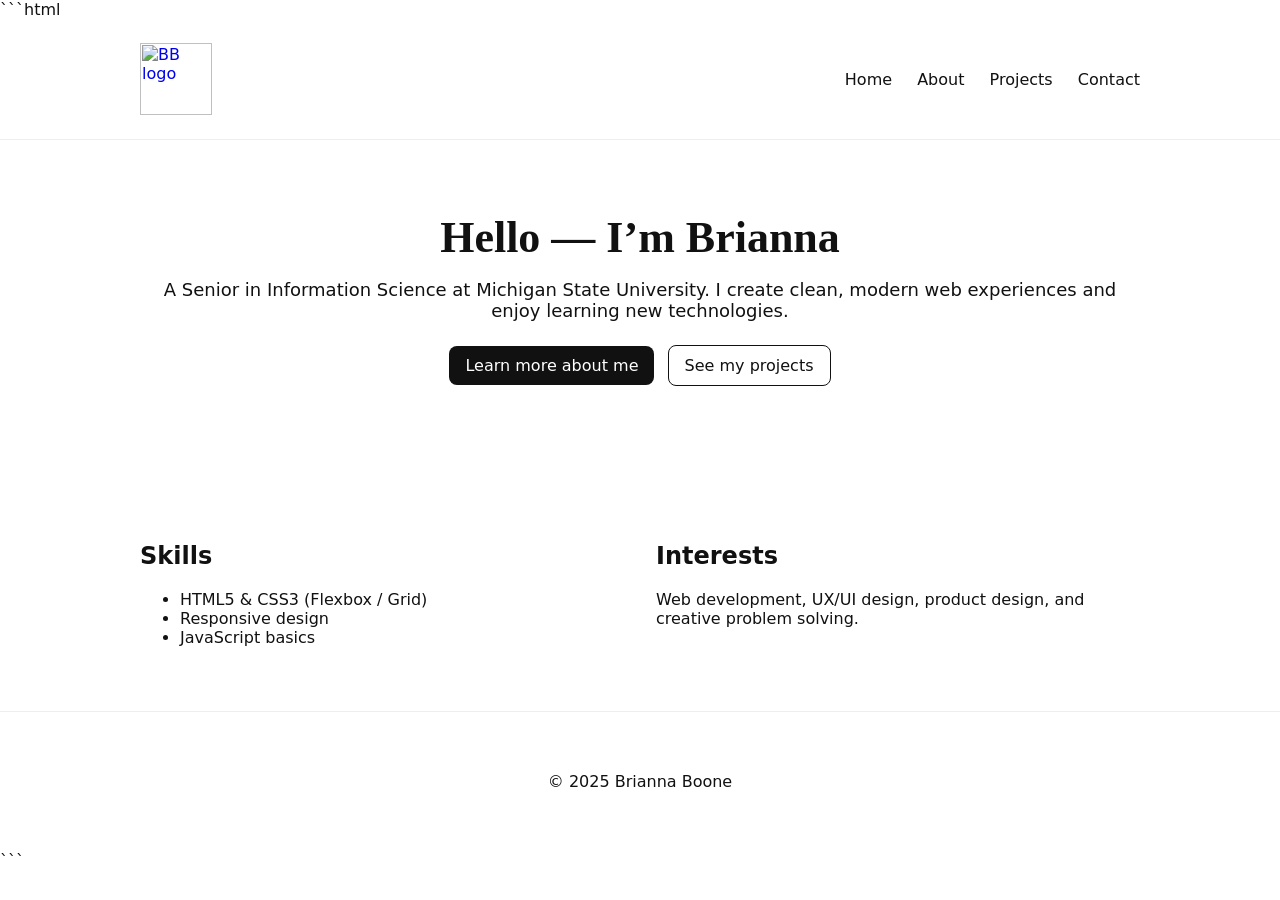
==== index.html @ 45c75a19 "git add ." ====
```html
<!doctype html>
<html lang="en">
<head>
  <meta charset="utf-8" />
  <meta name="viewport" content="width=device-width, initial-scale=1" />
  <title>Brianna Boone — Home</title>
  <link rel="stylesheet" href="css/styles.css">
</head>
<body>
  <header class="site-header">
    <div class="container header-inner">
      <a class="logo-link" href="index.html" aria-label="Brianna Boone Home">
        <img src="assets/bb-logo.svg" alt="BB logo" class="logo">
      </a>
      <nav class="site-nav" aria-label="Main navigation">
        <a href="index.html">Home</a>
        <a href="about.html">About</a>
        <a href="projects.html">Projects</a>
        <a href="contact.html">Contact</a>
      </nav>
    </div>
  </header>

  <main>
    <section class="hero container">
      <h1>Hello — I’m Brianna</h1>
      <p class="lead">A Senior in Information Science at Michigan State University. I create clean, modern web experiences and enjoy learning new technologies.</p>
      <p class="cta-row"><a class="btn" href="about.html">Learn more about me</a> <a class="btn btn-outline" href="projects.html">See my projects</a></p>
    </section>

    <section class="highlights container">
      <article>
        <h2>Skills</h2>
        <ul>
          <li>HTML5 & CSS3 (Flexbox / Grid)</li>
          <li>Responsive design</li>
          <li>JavaScript basics</li>
        </ul>
      </article>

      <article>
        <h2>Interests</h2>
        <p>Web development, UX/UI design, product design, and creative problem solving.</p>
      </article>
    </section>
  </main>

  <footer class="site-footer">
    <div class="container">
      <p>© 2025 Brianna Boone</p>
    </div>
  </footer>
</body>
</html>
```
---- css/styles.css ----
```css
/* Reset-ish */
* { box-sizing: border-box; }
html,body { margin:0; padding:0; font-family: 'Inter', system-ui, -apple-system, 'Segoe UI', Roboto, 'Helvetica Neue', Arial; color:#111; }
img { max-width:100%; height:auto; display:block; }

/* Layout helpers */
.container { max-width:1000px; margin:0 auto; padding:24px; }
.header-inner { display:flex; align-items:center; justify-content:space-between; }

/* Header */
.site-header { border-bottom:1px solid #eee; }
.logo { width:72px; height:auto; }
.site-nav a { margin-left:20px; text-decoration:none; color:inherit; font-weight:500; }
.site-nav a[aria-current="page"] { text-decoration:underline; }

/* Hero */
.hero, .about-hero, .projects-hero, .contact-hero { padding:72px 0; text-align:center; }
h1 { font-size:clamp(28px, 4vw, 44px); margin:0 0 16px; font-family: Georgia, 'Times New Roman', serif; }
.lead { font-size:1.125rem; margin:12px 0 24px; }
.intro { font-size:1.05rem; margin-bottom:16px; }

.btn { display:inline-block; padding:10px 16px; border-radius:8px; background:#111; color:#fff; text-decoration:none; }
.btn-outline { background:transparent; border:1px solid #111; color:inherit; margin-left:8px; }

.highlights { display:flex; gap:32px; padding:48px 0; }
.highlights article { flex:1; }

.projects-grid { display:grid; grid-template-columns:repeat(auto-fit, minmax(220px, 1fr)); gap:18px; margin-top:24px; }
.card { border:1px solid #eee; padding:18px; border-radius:10px; }

/* Contact form */
.contact-form { max-width:600px; margin:24px auto 0; display:flex; flex-direction:column; gap:12px; }
.contact-form input, .contact-form textarea { padding:10px; border:1px solid #ddd; border-radius:6px; }

/* Footer */
.site-footer { border-top:1px solid #eee; padding:20px 0; text-align:center; }

.full-width-img {
  width: 100%;
  height: auto;
  border-radius: 12px;
  margin: 20px 0;
}

.content-img {
  width: 300px;
  height: auto;
  border-radius: 12px;
  display: block;
  margin: 20px auto;
}

/* Mobile adjustments */
@media (max-width:700px) {
  .header-inner { gap:12px; }
  .site-nav { display:flex; gap:12px; font-size:0.95rem; }
  .highlights { flex-direction:column; }
}
```
```
/project-root
  /assets
    bb-logo.svg
  /css
    styles.css
  /images
    (add any images here)
  index.html
  about.html
  projects.html
  contact.html
  README.md
```
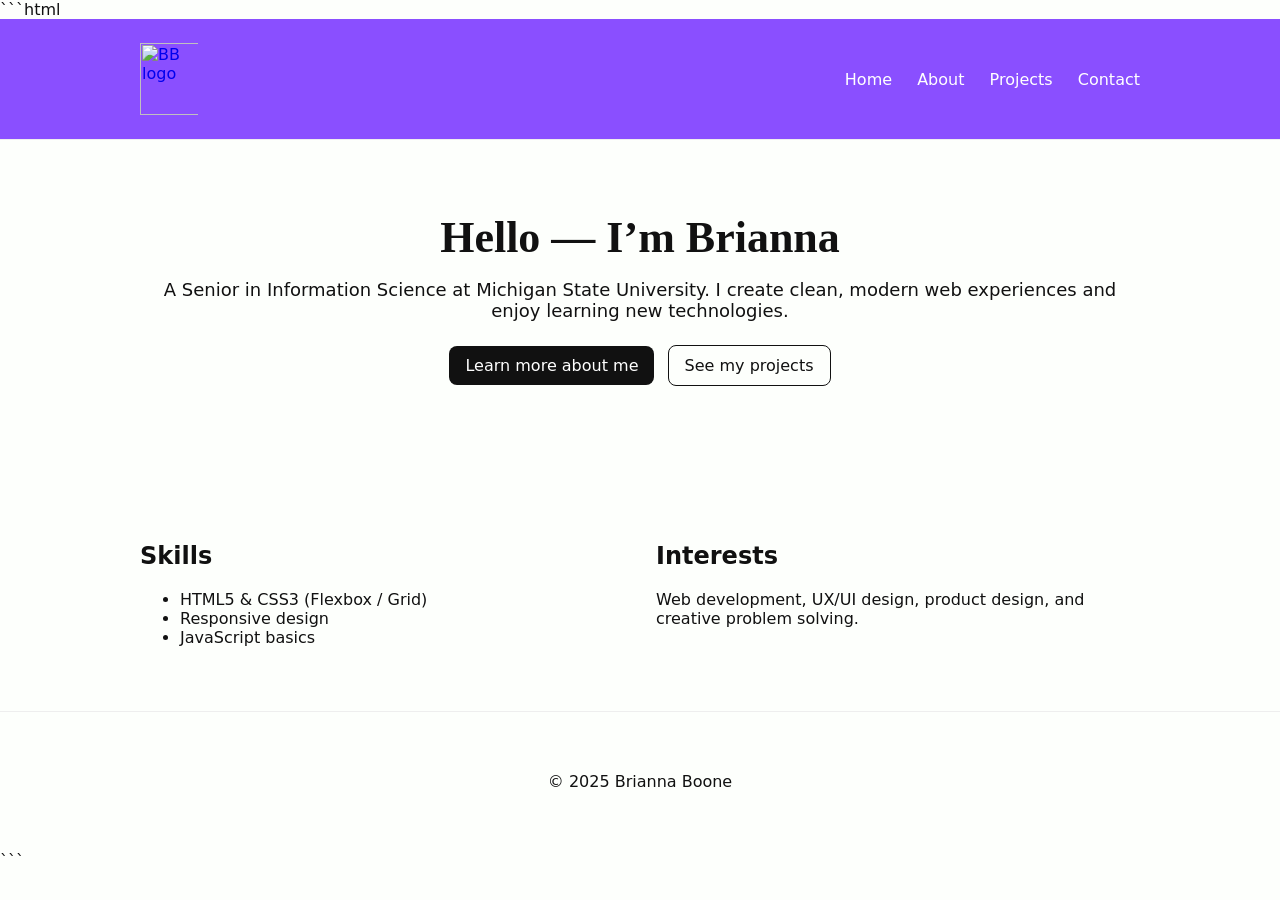
==== commit 5c1e836d: "git add ." ====
--- a/index.html
+++ b/index.html
@@ -11,7 +11,7 @@
   <header class="site-header">
     <div class="container header-inner">
       <a class="logo-link" href="index.html" aria-label="Brianna Boone Home">
-        <img src="assets/bb-logo.svg" alt="BB logo" class="logo">
+        <img src="bblogo.jpg" alt="BB logo" class="logo">
       </a>
       <nav class="site-nav" aria-label="Main navigation">
         <a href="index.html">Home</a>
--- a/css/styles.css
+++ b/css/styles.css
@@ -1,15 +1,28 @@
 ```css
 /* Reset-ish */
 * { box-sizing: border-box; }
-html,body { margin:0; padding:0; font-family: 'Inter', system-ui, -apple-system, 'Segoe UI', Roboto, 'Helvetica Neue', Arial; color:#111; }
-img { max-width:100%; height:auto; display:block; }
+html,body { margin:0; padding:0; font-family: 'Inter', system-ui, -apple-system, 'Segoe UI', Roboto, 'Helvetica Neue', Arial; color:#111; background:#FDFFFC; }
+img { max-width:80%; height: 350px; display:block; }
 
 /* Layout helpers */
 .container { max-width:1000px; margin:0 auto; padding:24px; }
 .header-inner { display:flex; align-items:center; justify-content:space-between; }
 
 /* Header */
-.site-header { border-bottom:1px solid #eee; }
+.site-header {
+  background: #8A4FFF; /* your desired header color */
+  border-bottom: 1px solid #eee; /* optional */
+  color: #fff; /* default text color inside header */
+}
+
+.site-header .site-nav a {
+  color: #fff; /* ensure links are white */
+}
+
+.site-header .site-nav a[aria-current="page"] {
+  color: #fff; /* active link stays white */
+  text-decoration: underline; /* keep underline for current page */
+}
 .logo { width:72px; height:auto; }
 .site-nav a { margin-left:20px; text-decoration:none; color:inherit; font-weight:500; }
 .site-nav a[aria-current="page"] { text-decoration:underline; }
@@ -36,39 +49,10 @@
 /* Footer */
 .site-footer { border-top:1px solid #eee; padding:20px 0; text-align:center; }
 
-.full-width-img {
-  width: 100%;
-  height: auto;
-  border-radius: 12px;
-  margin: 20px 0;
-}
-
-.content-img {
-  width: 300px;
-  height: auto;
-  border-radius: 12px;
-  display: block;
-  margin: 20px auto;
-}
-
 /* Mobile adjustments */
 @media (max-width:700px) {
   .header-inner { gap:12px; }
   .site-nav { display:flex; gap:12px; font-size:0.95rem; }
   .highlights { flex-direction:column; }
 }
-```
-```
-/project-root
-  /assets
-    bb-logo.svg
-  /css
-    styles.css
-  /images
-    (add any images here)
-  index.html
-  about.html
-  projects.html
-  contact.html
-  README.md
 ```
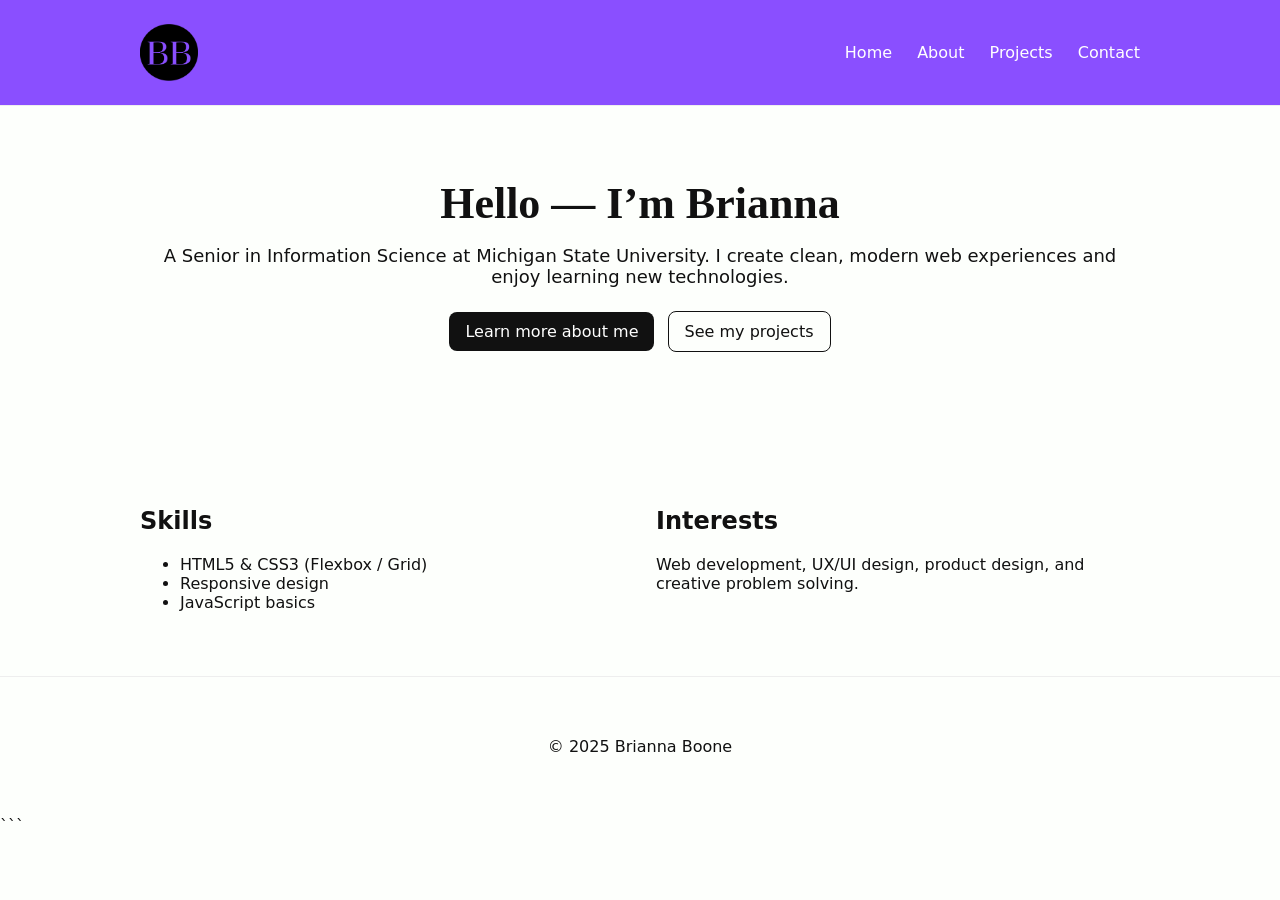
==== commit 78a5de34: "git add ." ====
--- a/index.html
+++ b/index.html
@@ -1,4 +1,3 @@
-```html
 <!doctype html>
 <html lang="en">
 <head>
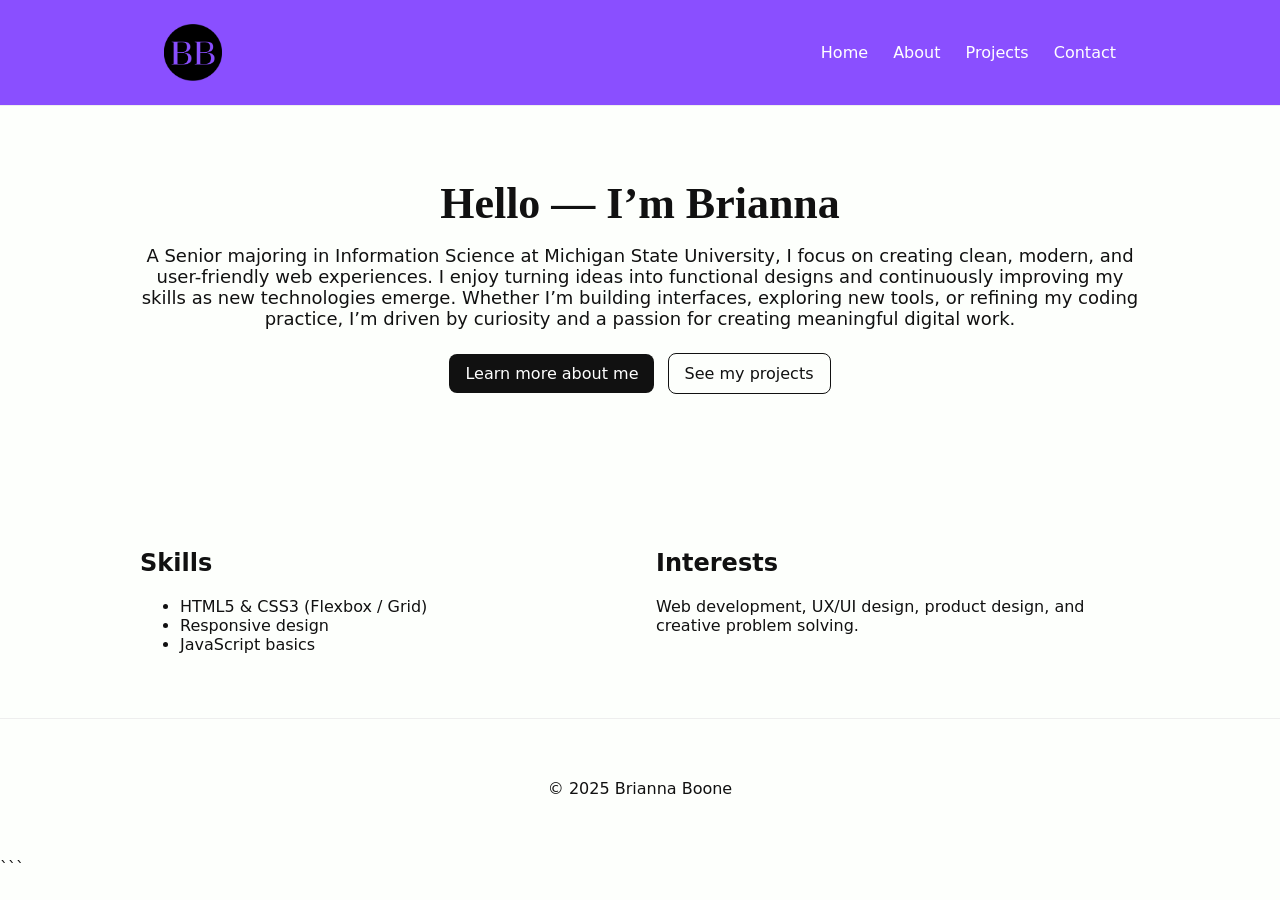
==== commit 7a798663: "git add ." ====
--- a/index.html
+++ b/index.html
@@ -24,7 +24,7 @@
   <main>
     <section class="hero container">
       <h1>Hello — I’m Brianna</h1>
-      <p class="lead">A Senior in Information Science at Michigan State University. I create clean, modern web experiences and enjoy learning new technologies.</p>
+      <p class="lead">A Senior majoring in Information Science at Michigan State University, I focus on creating clean, modern, and user-friendly web experiences. I enjoy turning ideas into functional designs and continuously improving my skills as new technologies emerge. Whether I’m building interfaces, exploring new tools, or refining my coding practice, I’m driven by curiosity and a passion for creating meaningful digital work.</p>
       <p class="cta-row"><a class="btn" href="about.html">Learn more about me</a> <a class="btn btn-outline" href="projects.html">See my projects</a></p>
     </section>
 
--- a/css/styles.css
+++ b/css/styles.css
@@ -1,33 +1,28 @@
-```css
-/* Reset-ish */
 * { box-sizing: border-box; }
 html,body { margin:0; padding:0; font-family: 'Inter', system-ui, -apple-system, 'Segoe UI', Roboto, 'Helvetica Neue', Arial; color:#111; background:#FDFFFC; }
 img { max-width:80%; height: 350px; display:block; }
 
-/* Layout helpers */
 .container { max-width:1000px; margin:0 auto; padding:24px; }
 .header-inner { display:flex; align-items:center; justify-content:space-between; }
 
-/* Header */
 .site-header {
-  background: #8A4FFF; /* your desired header color */
-  border-bottom: 1px solid #eee; /* optional */
-  color: #fff; /* default text color inside header */
+  background: #8A4FFF; 
+  border-bottom: 1px solid #eee; 
+  color: #fff; 
 }
 
 .site-header .site-nav a {
-  color: #fff; /* ensure links are white */
+  color: #fff; 
 }
 
 .site-header .site-nav a[aria-current="page"] {
-  color: #fff; /* active link stays white */
-  text-decoration: underline; /* keep underline for current page */
+  color: #fff; 
+  text-decoration: underline; 
 }
 .logo { width:72px; height:auto; }
 .site-nav a { margin-left:20px; text-decoration:none; color:inherit; font-weight:500; }
 .site-nav a[aria-current="page"] { text-decoration:underline; }
 
-/* Hero */
 .hero, .about-hero, .projects-hero, .contact-hero { padding:72px 0; text-align:center; }
 h1 { font-size:clamp(28px, 4vw, 44px); margin:0 0 16px; font-family: Georgia, 'Times New Roman', serif; }
 .lead { font-size:1.125rem; margin:12px 0 24px; }
@@ -42,14 +37,11 @@
 .projects-grid { display:grid; grid-template-columns:repeat(auto-fit, minmax(220px, 1fr)); gap:18px; margin-top:24px; }
 .card { border:1px solid #eee; padding:18px; border-radius:10px; }
 
-/* Contact form */
 .contact-form { max-width:600px; margin:24px auto 0; display:flex; flex-direction:column; gap:12px; }
 .contact-form input, .contact-form textarea { padding:10px; border:1px solid #ddd; border-radius:6px; }
 
-/* Footer */
 .site-footer { border-top:1px solid #eee; padding:20px 0; text-align:center; }
 
-/* Mobile adjustments */
 @media (max-width:700px) {
   .header-inner { gap:12px; }
   .site-nav { display:flex; gap:12px; font-size:0.95rem; }
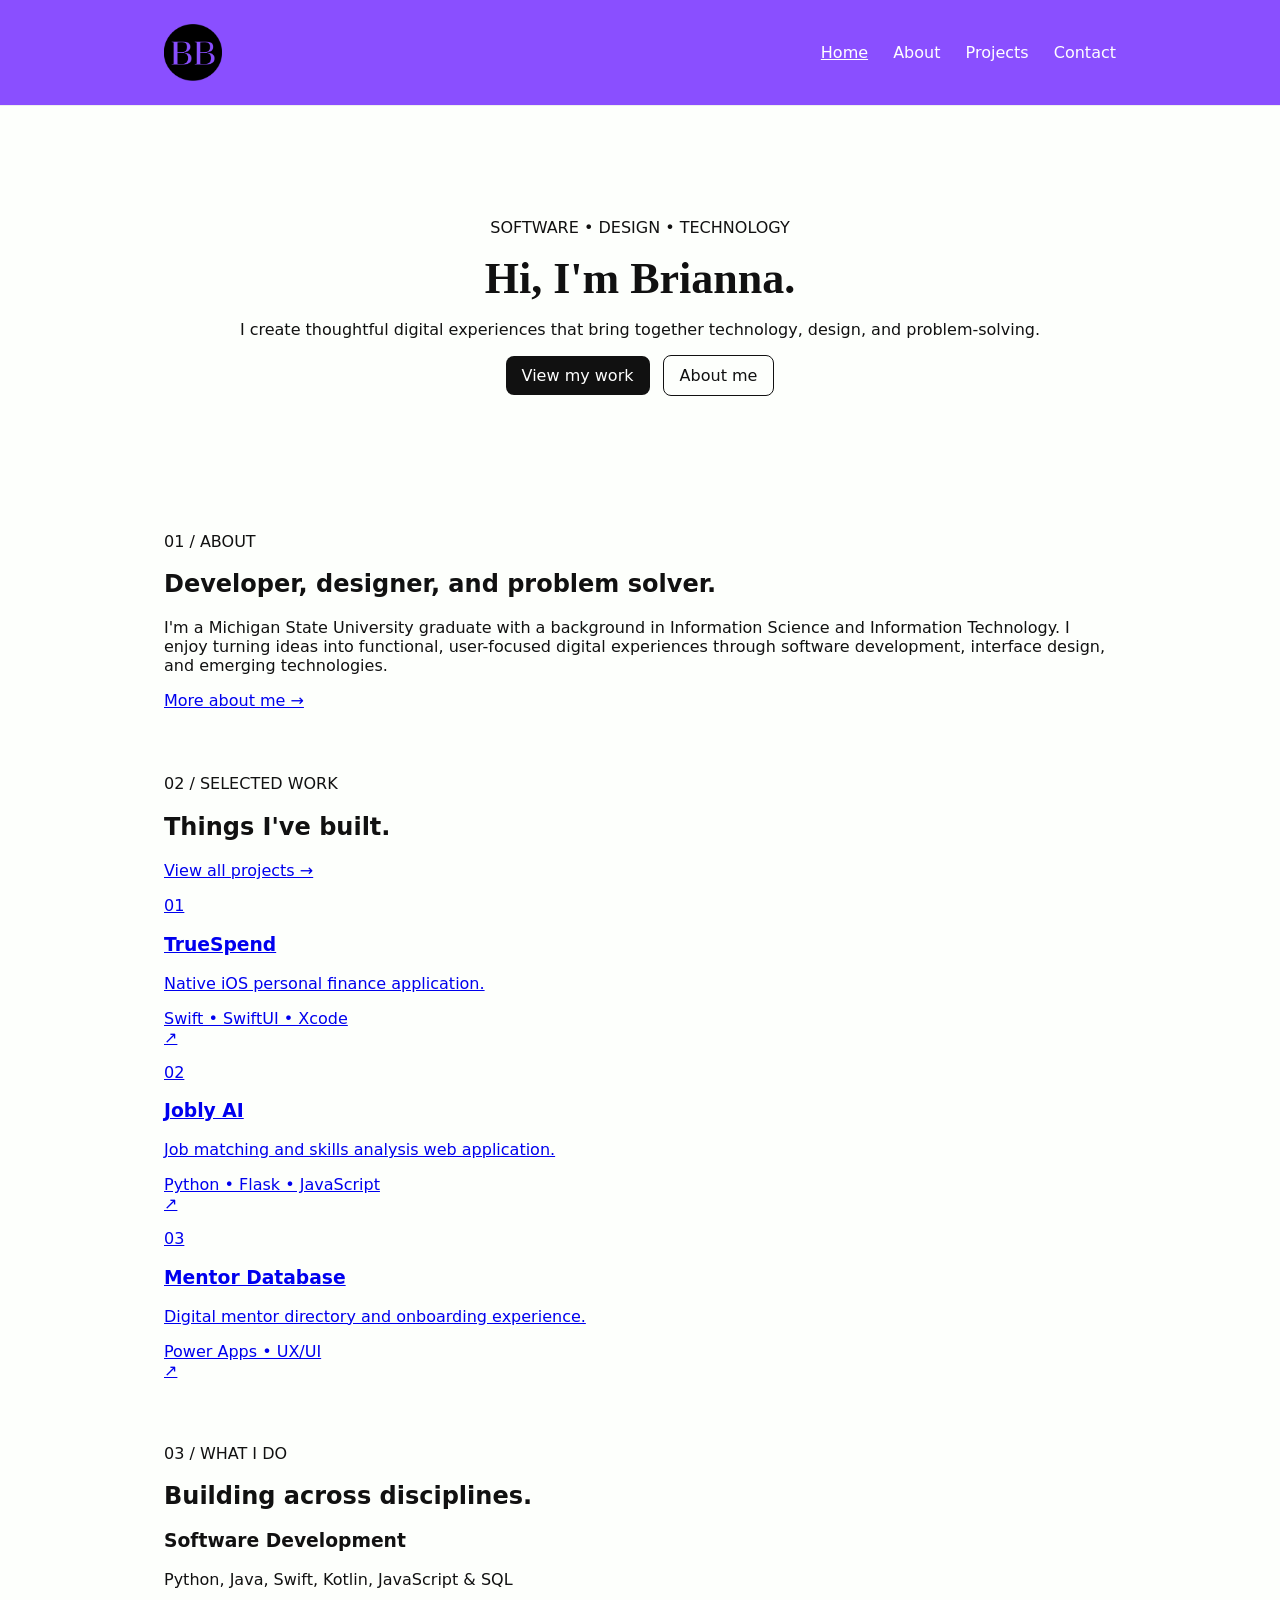
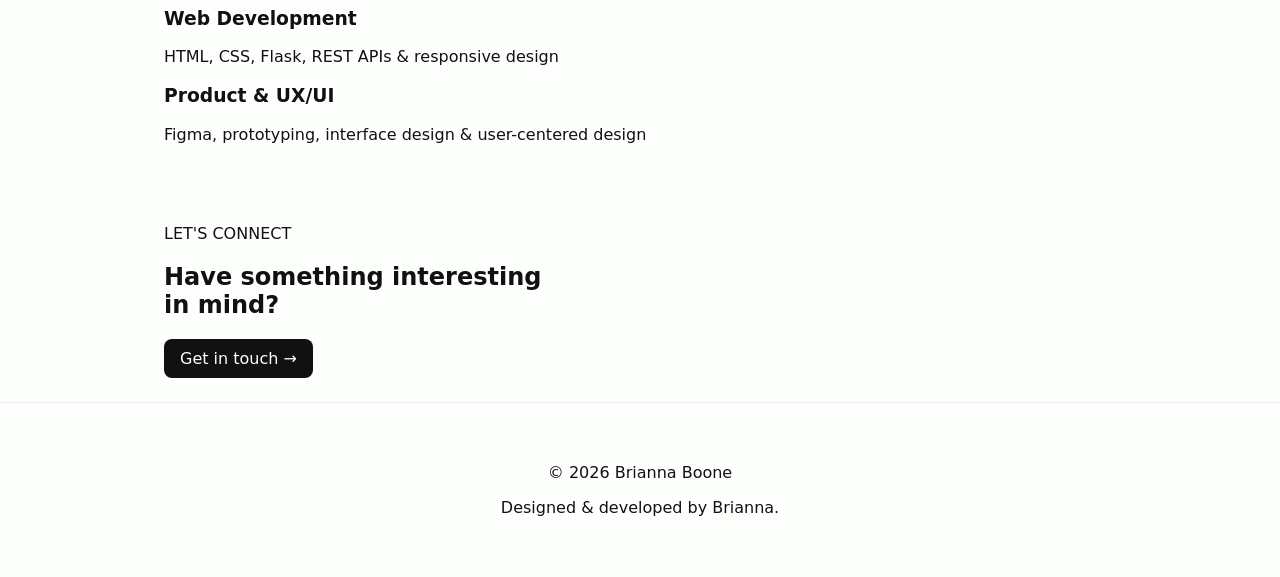
==== commit 12fc01cd: "git add ." ====
--- a/index.html
+++ b/index.html
@@ -3,53 +3,212 @@
 <head>
   <meta charset="utf-8" />
   <meta name="viewport" content="width=device-width, initial-scale=1" />
-  <title>Brianna Boone — Home</title>
+  <title>Brianna Boone — Software, Design & Technology</title>
   <link rel="stylesheet" href="css/styles.css">
 </head>
+
 <body>
+
   <header class="site-header">
     <div class="container header-inner">
+
       <a class="logo-link" href="index.html" aria-label="Brianna Boone Home">
         <img src="bblogo.jpg" alt="BB logo" class="logo">
       </a>
+
       <nav class="site-nav" aria-label="Main navigation">
-        <a href="index.html">Home</a>
+        <a href="index.html" aria-current="page">Home</a>
         <a href="about.html">About</a>
         <a href="projects.html">Projects</a>
         <a href="contact.html">Contact</a>
       </nav>
+
     </div>
   </header>
 
+
   <main>
-    <section class="hero container">
-      <h1>Hello — I’m Brianna</h1>
-      <p class="lead">A Senior majoring in Information Science at Michigan State University, I focus on creating clean, modern, and user-friendly web experiences. I enjoy turning ideas into functional designs and continuously improving my skills as new technologies emerge. Whether I’m building interfaces, exploring new tools, or refining my coding practice, I’m driven by curiosity and a passion for creating meaningful digital work.</p>
-      <p class="cta-row"><a class="btn" href="about.html">Learn more about me</a> <a class="btn btn-outline" href="projects.html">See my projects</a></p>
-    </section>
-
-    <section class="highlights container">
-      <article>
-        <h2>Skills</h2>
-        <ul>
-          <li>HTML5 & CSS3 (Flexbox / Grid)</li>
-          <li>Responsive design</li>
-          <li>JavaScript basics</li>
-        </ul>
-      </article>
-
-      <article>
-        <h2>Interests</h2>
-        <p>Web development, UX/UI design, product design, and creative problem solving.</p>
-      </article>
-    </section>
+
+    <!-- HERO -->
+    <section class="hero">
+      <div class="container hero-content">
+
+        <p class="eyebrow">SOFTWARE • DESIGN • TECHNOLOGY</p>
+
+        <h1>
+          Hi, I'm <span>Brianna.</span>
+        </h1>
+
+        <p class="hero-description">
+          I create thoughtful digital experiences that bring together
+          technology, design, and problem-solving.
+        </p>
+
+        <div class="cta-row">
+          <a class="btn" href="projects.html">View my work</a>
+          <a class="btn btn-outline" href="about.html">About me</a>
+        </div>
+
+      </div>
+    </section>
+
+
+    <!-- INTRO -->
+    <section class="intro-section">
+      <div class="container intro-grid">
+
+        <div class="section-label">
+          <p>01 / ABOUT</p>
+        </div>
+
+        <div class="intro-content">
+          <h2>
+            Developer, designer, and problem solver.
+          </h2>
+
+          <p>
+            I'm a Michigan State University graduate with a background in
+            Information Science and Information Technology. I enjoy turning
+            ideas into functional, user-focused digital experiences through
+            software development, interface design, and emerging technologies.
+          </p>
+
+          <a class="text-link" href="about.html">
+            More about me →
+          </a>
+        </div>
+
+      </div>
+    </section>
+
+
+    <!-- FEATURED WORK -->
+    <section class="featured-work">
+      <div class="container">
+
+        <div class="section-heading">
+          <div>
+            <p class="section-label-text">02 / SELECTED WORK</p>
+            <h2>Things I've built.</h2>
+          </div>
+
+          <a class="text-link" href="projects.html">
+            View all projects →
+          </a>
+        </div>
+
+
+        <div class="featured-projects">
+
+          <a href="projects.html" class="featured-project">
+            <div>
+              <p class="project-number">01</p>
+              <h3>TrueSpend</h3>
+              <p>Native iOS personal finance application.</p>
+            </div>
+
+            <div class="project-tech">
+              Swift • SwiftUI • Xcode
+            </div>
+
+            <span class="project-arrow">↗</span>
+          </a>
+
+
+          <a href="projects.html" class="featured-project">
+            <div>
+              <p class="project-number">02</p>
+              <h3>Jobly AI</h3>
+              <p>Job matching and skills analysis web application.</p>
+            </div>
+
+            <div class="project-tech">
+              Python • Flask • JavaScript
+            </div>
+
+            <span class="project-arrow">↗</span>
+          </a>
+
+
+          <a href="projects.html" class="featured-project">
+            <div>
+              <p class="project-number">03</p>
+              <h3>Mentor Database</h3>
+              <p>
+                Digital mentor directory and onboarding experience.
+              </p>
+            </div>
+
+            <div class="project-tech">
+              Power Apps • UX/UI
+            </div>
+
+            <span class="project-arrow">↗</span>
+          </a>
+
+        </div>
+
+      </div>
+    </section>
+
+
+    <!-- SKILLS -->
+    <section class="skills-section">
+      <div class="container skills-grid">
+
+        <div>
+          <p class="section-label-text">03 / WHAT I DO</p>
+          <h2>Building across disciplines.</h2>
+        </div>
+
+        <div class="skill-list">
+
+          <div class="skill-item">
+            <h3>Software Development</h3>
+            <p>Python, Java, Swift, Kotlin, JavaScript & SQL</p>
+          </div>
+
+          <div class="skill-item">
+            <h3>Web Development</h3>
+            <p>HTML, CSS, Flask, REST APIs & responsive design</p>
+          </div>
+
+          <div class="skill-item">
+            <h3>Product & UX/UI</h3>
+            <p>Figma, prototyping, interface design & user-centered design</p>
+          </div>
+
+        </div>
+
+      </div>
+    </section>
+
+
+    <!-- CONTACT CTA -->
+    <section class="home-contact">
+      <div class="container">
+
+        <p class="section-label-text">LET'S CONNECT</p>
+
+        <h2>
+          Have something interesting<br>
+          in mind?
+        </h2>
+
+        <a class="btn" href="contact.html">Get in touch →</a>
+
+      </div>
+    </section>
+
   </main>
 
+
   <footer class="site-footer">
-    <div class="container">
-      <p>© 2025 Brianna Boone</p>
+    <div class="container footer-inner">
+      <p>© 2026 Brianna Boone</p>
+      <p>Designed & developed by Brianna.</p>
     </div>
   </footer>
+
 </body>
-</html>
-```+</html>
